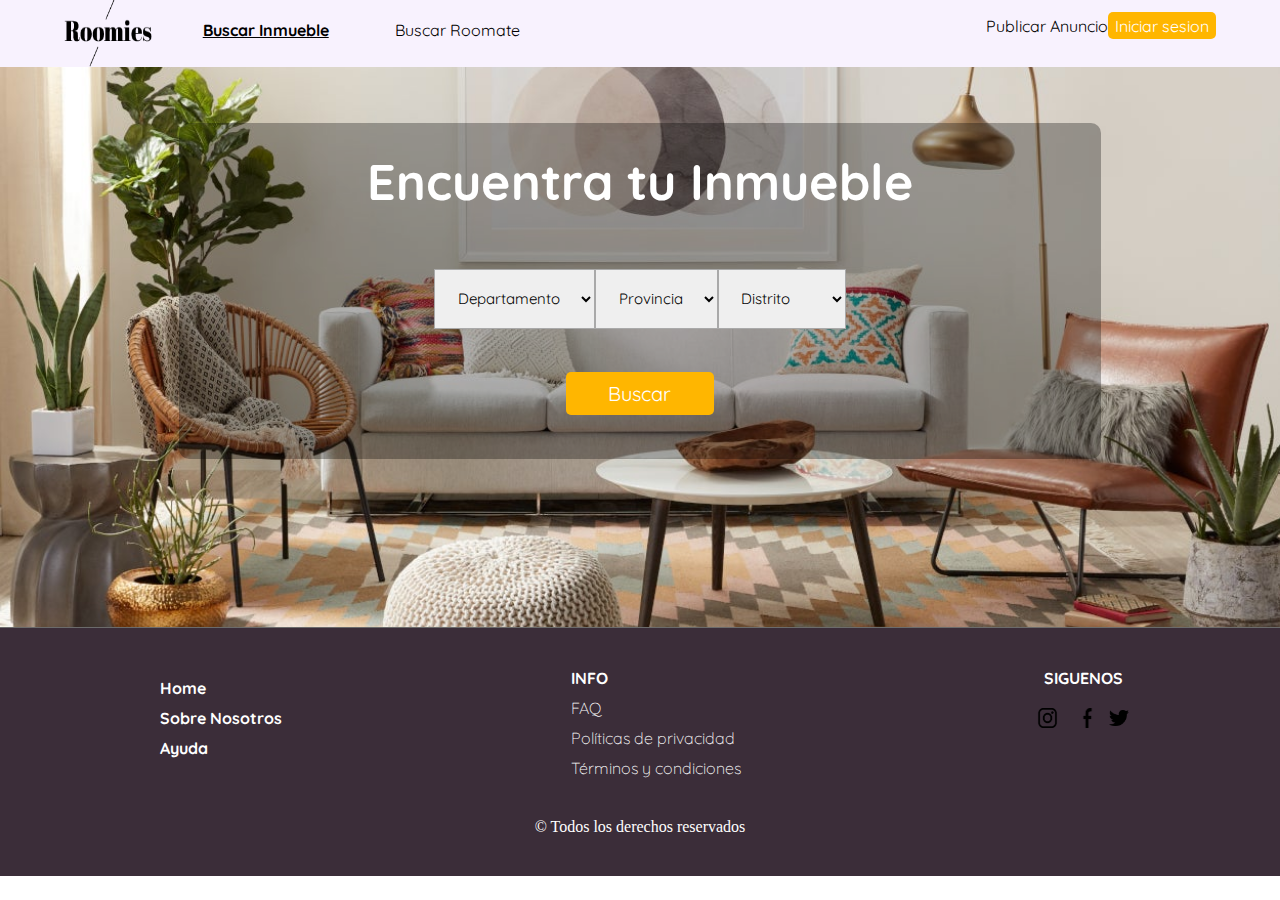
==== index.html @ 69b4de7f "Primer avance del landingpage" ====
<!doctype html>
<html lang="en">
<head>
    <meta charset="UTF-8">
    <meta name="viewport"
          content="width=device-width, user-scalable=no, initial-scale=1.0, maximum-scale=1.0, minimum-scale=1.0">
    <meta http-equiv="X-UA-Compatible" content="ie=edge">
    <link rel="preconnect" href="https://fonts.gstatic.com">
    <link href="https://fonts.googleapis.com/css2?family=Quicksand:wght@300&display=swap" rel="stylesheet">
    <link rel="stylesheet" href="css/index.css">
    <title>Roomies</title>
</head>
<body>
    <header>
        <div class="contenedor">
            <div class="uppart">
                <div id="rightSpaceLogo">
                    <div>
                        <img src="img/Logo.png" alt="" width="100%" height="100%">
                    </div>
                    <div id="rightTextUp">
                        <a href="#" id="selectedPage">Buscar Inmueble</a>
                        <a href="Roommates.html">Buscar Roomate</a>
                    </div>
                </div>
                <div id="leftTextUp">
                    <a href="Advertise.html">Publicar Anuncio</a>
                    <a href="#" id="LogIn">Iniciar sesion</a>
                </div>
            </div>
        </div>
    </header>

    <section class="banner">
        <div class="contenedor">
            <div class="space"></div>
            <div class="centerBanner">
                <h1>Encuentra tu Inmueble</h1>
                <div>
                    <form>
                        <select>
                            <option value>Departamento</option>
                        </select>
                        <select>
                            <option value>Provincia</option>
                            <option >Lima</option>
                            <option >Arequipa</option>
                            <option >Ica</option>
                        </select>
                        <select>
                            <option value>Distrito</option>
                            <option >Lima</option>
                            <option >Miraflores</option>
                            <option >Surco</option>
                        </select>
                    </form>
                </div>
                <a href="#">Buscar</a>
            </div>
        </div>
    </section>

    <footer>
        <div class="top_footer"></div>
        <div class="contenedor">
            <div class="center_footer">
                <div class="div-seccion-footer">
                    <a class="p-titulo-footer" href="index.html">Home</a>
                    <a class="p-titulo-footer" href="#">Sobre Nosotros</a>
                    <a class="p-titulo-footer" href="#">Ayuda</a>
                </div>
                <div class="div-seccion-footer">
                    <p class="p-titulo-footer">INFO</p>
                    <a class="p-cont-footer" href="#">FAQ</a>
                    <a class="p-cont-footer" href="#">Políticas de privacidad</a>
                    <a class="p-cont-footer" href="#">Términos y condiciones</a>
                </div>
                <div class="div-seccion-footer">
                    <p class="follow">SIGUENOS</p>
                    <div>
                        <a href="https://www.instagram.com/"><img src="img/Footer/instagram.png" alt="" width="35" height="20"></a>
                        <a href="https://www.facebook.com/"><img src="img/Footer/facebook.png" alt="" width="35" height="20"></a>
                        <a href="https://www.twitter.com/"><img src="img/Footer/twitter.png" alt="" width="20" height="20"></a>
                    </div>
                </div>
            </div>
        </div>
        <div class="bottom_footer">
            <p>&copy; Todos los derechos reservados</p>
        </div>
    </footer>

</body>
</html>
---- css/index.css ----
a{
    text-decoration: none;
    font-family: 'Quicksand', sans-serif;
}

*{
    box-sizing: border-box;
    margin: 0;
    padding: 0;
}

@media screen and (max-width:950px) {
    #leftButton, #rightButton{
        width:100%;
        height: 50%;
        display: flex;
        flex-direction: column;
    }
    .searchbutton>.contenedor>div>div{
        margin-top: 5%;
    }
    .widgets{
        height: 700px;
    }
    .widgets>.contenedor>div{
        display: flex;
        flex-direction: column;
        justify-content: space-between;
        margin: auto;
        height: 80%;
    }
    .widgets>.contenedor>div>div{
        margin: auto;
    }
    .plans{
        height: 800px;
    }
    #titlePlans{
        height: 20%;
    }
    #typeplans {
        display: flex;
        flex-direction: column;
        justify-content: space-between;
        height: 80%;
    }
    #typeplans>div{
        margin: auto;
    }
    .testimony{
        height: 1100px;
    }
    .testimony>.contenedor>div{
        display: flex;
        flex-direction: column;
        justify-content: space-between;
        margin: auto;
        height: 70%;
    }
    .testimony>.contenedor>div>div{
        margin: auto;
    }
}

/*Cabecera*/

header{
    top: 0;
    right: 0;
    width: 100%;
    background-color: #F8F2FE;
}

header>.contenedor{
    width: 100%;
    max-width: 90%;
    margin: auto;
}

#selectedPage{
    font-weight: bolder;
    text-decoration: underline black;
}

.uppart{
    display: flex;
    justify-content: space-between;
    flex-direction: row;
    flex-wrap: wrap;
}

.uppart>div>div>a{
    color: black;
    text-align: center;
    padding-top: 3%
}

#rightTextUp{
    display: flex;
    height: 80%;
    width: 80%;
    margin-left: 10%;
    margin-right: 10%;
    flex-direction: row;
    justify-content: space-between;
    flex-wrap: wrap;
    margin-top: 2%;
}

#rightSpaceLogo{
    width: 44%;
    display: flex;
    flex-direction: row;
}

.uppart>div>a{
    color: black;
    text-align: center;
    padding-top: 2%
}

#leftTextUp{
    display: flex;
    width: 20%;
    flex-direction: row;
    justify-content: space-between;
    margin-top: 1%;
    flex-wrap: wrap;
}

#LogIn{
    padding: 2% 3%;
    color: white;
    height: 50%;
    background-color: #FFB600;
    border-radius: 5px;
}


/*Fin de cabecera*/
/*Inicio Banner*/
.banner{
    width: 100%;
    height: 560px;
    background-image: url("../img/Fondo.jpg");
    background-position: center;
    background-size: cover;
}

.banner>.contenedor{
    height: 100%;
    width: 100%;
    max-width: 90%;
    margin: auto;
}

.space{
    height: 10%;
}

.centerBanner{
    max-width: 80%;
    align-content: center;
    text-align: center;
    margin-left: auto;
    margin-right: auto;
    display: flex;
    flex-direction: column;
    background-color: rgba(0,0,0,0.3);
    position: center;
    border-radius: 10px;
    height: 60%;
}

.centerBanner>h1{
    font-size: 50px;
    color: white;
    margin-bottom: 6%;
    margin-top: 3%;
    font-family: 'Quicksand', sans-serif;
}

.centerBanner>div>form{
    display: flex;
    flex-direction: row;
    justify-content: center;
}

.centerBanner>div>form>select{
    padding: 2% 2%;
    margin-left: 0;
    font-size: 15px;
    border-color: darkgray;
    font-family: 'Quicksand', sans-serif;
    display: flex;
    flex-direction: row;
    flex-wrap: wrap;
}

.centerBanner>a{
    padding: 1% 3%;
    width: 16%;
    color: white;
    font-size: 20px;
    background-color: #FFB600;
    align-content: center;
    border-radius: 5px;
    margin: auto;
}

/*Fin Banner*/
/*Inicio Search button*/
.searchbutton{
    width: 100%;
    height: 580px;
}

.searchbutton>.contenedor{
    width: 100%;
    height: 100%;
    margin: auto;
}

.searchbutton>.contenedor>div>div{
    text-align: center;
}

.searchbutton>.contenedor>div>div>h1{
    color: white;
    font-weight: bold;
    font-size: 38px;
    margin-bottom: 10%;
    font-family: 'Quicksand', sans-serif;
}

.searchbutton>.contenedor>div>div>a{
    background-color: white;
    padding: 1% 4%;
    text-align: center;
    font-weight: bold;
    border-radius: 5px;
    font-size: 20px;
    font-family: 'Quicksand', sans-serif;
    text-decoration: none;
    color: black;
}

@media screen and (min-width:950px) {
    #leftButton, #rightButton
    {
        height: 100%;
        width: 50%;}
    .searchbutton>.contenedor{
        display: flex;
        flex-direction: row;
    }
    .searchbutton>.contenedor>div>div{
        margin-top: 25%;
    }
    .widgets{
        height: 600px;
    }
    .widgets>.contenedor>div{
        display: flex;
        flex-direction: row;
        justify-content: space-between;
        width: 70%;
        margin-left: auto;
        margin-right: auto;
    }
    .widgets>.contenedor>div>div{
        height: 100%;
        margin: auto;
    }
    .plans{
        height: 600px;
    }
    #titlePlans{
        height: 30%;
        margin-bottom: 3%;
    }
    #typeplans {
        display: flex;
        height: 67%;
        flex-direction: row;
        justify-content: space-between;
        width: 50%;
    }
    .testimony{
        height: 600px;
    }
    .testimony>.contenedor>div{
        display: flex;
        flex-direction: row;
        justify-content: space-between;
        margin: auto;
    }
}

#leftButton{
    background-color: rgba(255,182,0,1);
}

#rightButton{
    background-color: #8B5E83;
}

/*Fin Search button*/
/*Inicio Widgets*/
.widgets{
    width: 100%;
    background-color: #F8F2FE;
}

.widgets>.contenedor{
    width: 100%;
    height: 100%;
    margin: auto;
    display: flex;
    flex-direction: column;
}

.widgets>.contenedor>h1{
    text-align: center;
    font-weight: bold;
    font-size: 42px;
    font-family: 'Quicksand', sans-serif;
    margin-top: 7%;
    margin-bottom: 3%;
}

.widgets>.contenedor>div>div{
    width: 400px;
    display: flex;
    padding: 2% 3%;
    flex-direction: row;
    border-radius: 20px;
}

.widgets>.contenedor>div>div>div{
    width: 50%;
    text-align: right;
    color: white;
    font-size: 13px;
    font-family: 'Quicksand', sans-serif;
}

.widgets>.contenedor>div>div>div>p{
    font-size: 14px;
    margin-top: 4%;
    text-align: right;
    color: white;
    font-family: 'Quicksand', sans-serif;
}

#rightWidget{
    background-color: rgba(255,182,0,0.7);
    justify-content: space-between;
}

#rightWidget>div{
    color: black;
}

#rightWidget>div>p{
    color: black;
}

#rightWidget>div>.subrayado{
    border-bottom: 1px solid black;
    width: 75%;
    margin-left: 25%;
    margin-top: 3%;
}

#leftWidget{
    background-color: rgba(139,94,131,0.7);
}

.imgWidget{
    text-align: right;
    margin-right: 5%;
}

.subrayado{
    border-bottom: 1px solid white;
    width: 75%;
    margin-left: 12.5%;
    margin-top: 3%;
}

/*Fin Widgets*/
/*Inicio Plans*/
.plans{
    width: 100%;
    background-color:#F8F2FE;
}
.plans>.contenedor{
    width: 100%;
    height: 100%;
    flex-direction: column;
}

.plans>.contenedor>div{
    display: flex;
    flex-direction: column;
}

.plans>.contenedor>div>h1{
    text-align: center;
    font-weight: bold;
    font-size: 55px;
    display: flex;
    flex-direction: column;
    font-family: 'Quicksand', sans-serif;
    margin-top: 2%;
    margin-bottom: 3%;
    color:rgba(255,182,0,1);
}

.plans>.contenedor>div>p{
    text-align: center;
    font-weight: bold;
    font-size: 30px;
    font-family: 'Quicksand', sans-serif;
    margin-bottom: 3%;
    color:rgba(139,94,131,1);
}

.plans>.contenedor>div>div{
    display: flex;
    flex-direction: column;
    border: 1px solid black;
    border-radius: 15px;
}

#typeplans{
    margin: auto;
}

#typeplans>div{
    height: 300px;
    width: 220px;
    padding: 1% 1%;
    background-color: white;
}

#typeplans>div>p{
    text-align: center;
    font-size: 18px;
    font-weight: bolder;
    font-family: 'Quicksand', sans-serif;
    margin-top: 3%;
    margin-bottom: 4%;
    color:rgba(139,94,131,1);
}

#typeplans>div>div>div{
    display: flex;
    flex-direction: row;
    margin-bottom: 5%;
}

#typeplans>div>div>div>p{
    font-size: 16px;
    font-weight: bold;
    font-family: 'Quicksand', sans-serif;
    margin-top: 1%;
    margin-left: 1%;
    color: black;
}

#typeplans>div>div>p{
    text-align: center;
    font-size: 16px;
    font-weight: bold;
    font-family: 'Quicksand', sans-serif;
    margin-top: 10%;
    margin-bottom: 3%;
    color: black;
}

#typeplans>div>a{
    text-align: center;
    font-size: 15px;
    font-weight: bold;
    width: 60%;
    margin-left: auto;
    margin-right: auto;
    padding: 1% 1%;
    font-family: 'Quicksand', sans-serif;
    background-color: rgba(255,182,0,1);
    color: black;
    border-radius: 10px;
    margin-top: 5%;
}

/*Fin PLans*/
/*Inicio Testimony*/
.testimony{
    width: 100%;
}

.testimony>.contenedor{
    width: 100%;
    height: 100%;
    flex-direction: column;
}

.testimony>.contenedor>h1{
    text-align: center;
    font-weight: bold;
    font-size: 42px;
    display: flex;
    flex-direction: column;
    font-family: 'Quicksand', sans-serif;
    margin-top: 3%;
    margin-bottom: 3%;
}

.testimony>.contenedor>div{
    width: 80%;
    height: 90%;
    margin: auto;
}

.testimonyWidget{
    font-family: 'Quicksand', sans-serif;
    width: 250px;
    height: 300px;
    align-content: center;
    display: flex;
    flex-direction: column;
    text-align: center;
    background-color: #F8F2FE;
    margin-top: 3%;
}

.testimonyWidget>img{
    margin-left: 27.5%;
    margin-top: 5%;
    border-radius: 150px;
}
.testimonyWidget>h6{
    margin-top: 3%;
    font-size: 15px;
}

.testimonyWidget>p{
    margin-top: 3%;
    width: 80%;
    margin-left: auto;
    margin-right: auto;
}

/*Fin Testimony*/
/*Footer*/

footer{
    padding: 2.5rem 0;
    color: white;
    text-align: center;
    background-color: #3B2D39; /*#959595*/  /*#6b6b6b*/
    border-top: .05rem solid #6b6b6b;
}

footer > .contenedor{
    width: 75%;
    max-width: 90%;
    margin: auto;
}

.center_footer{
    display: flex;
    flex-direction: row;
    justify-content: space-between;
    padding-bottom: 40px;
}

.div-seccion-footer{
    display: flex;
    flex-direction: column;
    text-align: left;
    font-family: 'Quicksand', sans-serif;
}

.div-seccion-footer > a {
    text-decoration: none;
    color: white;
    margin-top: 10px;
    font-family: 'Quicksand', sans-serif;
}

.p-titulo-footer{
    font-weight: bold;
}

.p-cont-footer{
    margin-top: 10px;
    font-weight: lighter;
}

.follow{
    margin-left: 15%;
    font-weight: bold;
    font-family: 'Quicksand', sans-serif;
}

.div-seccion-footer > div{
    margin-top: 20px;
    display: flex;
    flex-direction: row;
}

.div-seccion-footer > div > a{
    margin-right: 5%;
}

/*Fin Footer*/
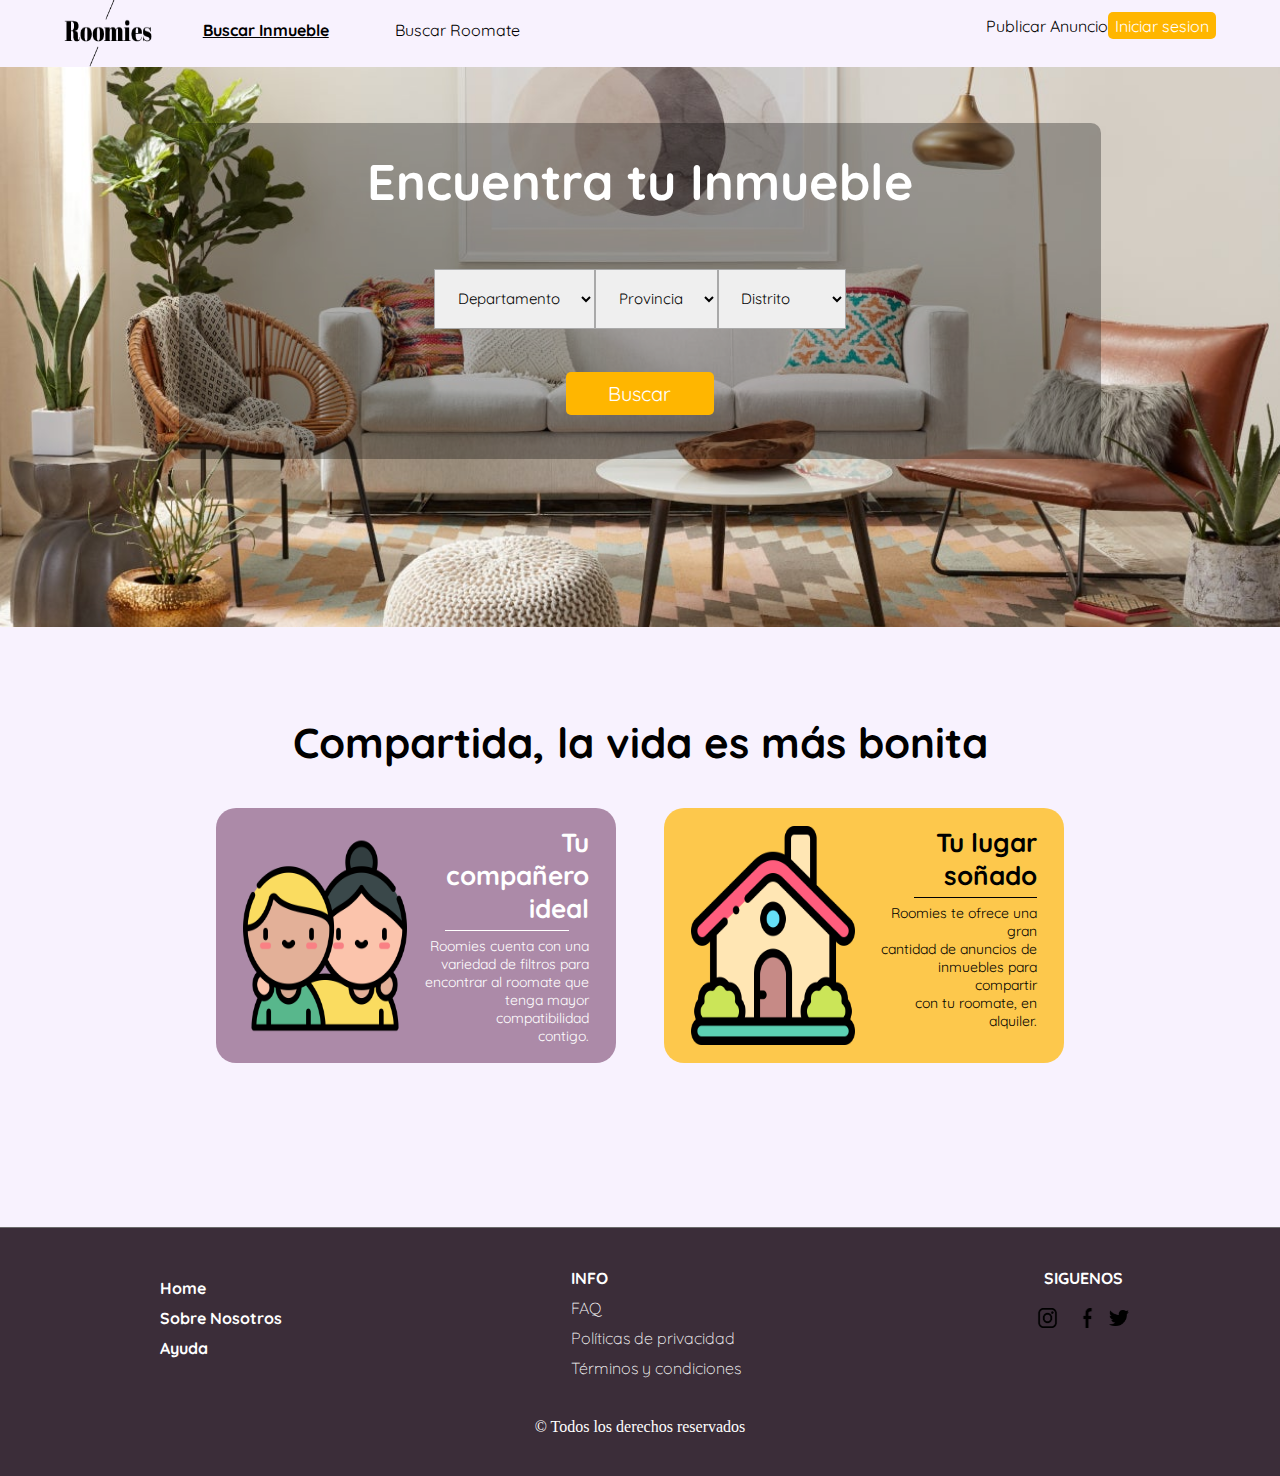
==== commit 2a63bbf5: "2do avance" ====
--- a/index.html
+++ b/index.html
@@ -60,6 +60,40 @@
         </div>
     </section>
 
+    <section class="widgets">
+        <div class="contenedor">
+            <h1>Compartida, la vida es más bonita</h1>
+            <div>
+                <div id="leftWidget" >
+                    <div class="imgWidget" align="left">
+                        <img src="img/friends.png" alt="" width="100%" height="100%">
+                    </div>
+                    <div >
+                        <h1>Tu compañero ideal</h1>
+                        <div class="subrayado"></div>
+                        <p>Roomies cuenta con una <br>
+                            variedad de filtros para <br>
+                            encontrar al roomate que tenga mayor compatibilidad <br>
+                            contigo.</p>
+                    </div>
+                </div>
+                <div id="rightWidget">
+                    <div class="imgWidget">
+                        <img src="img/home.png" alt="" width="100%" height="100%">
+                    </div>
+                    <div>
+                        <h1>Tu lugar soñado</h1>
+                        <div class="subrayado"></div>
+                        <p>Roomies te ofrece una gran <br>
+                            cantidad de anuncios de <br>
+                            inmuebles para compartir <br>
+                            con tu roomate, en alquiler.</p>
+                    </div>
+                </div>
+            </div>
+        </div>
+    </section>
+
     <footer>
         <div class="top_footer"></div>
         <div class="contenedor">
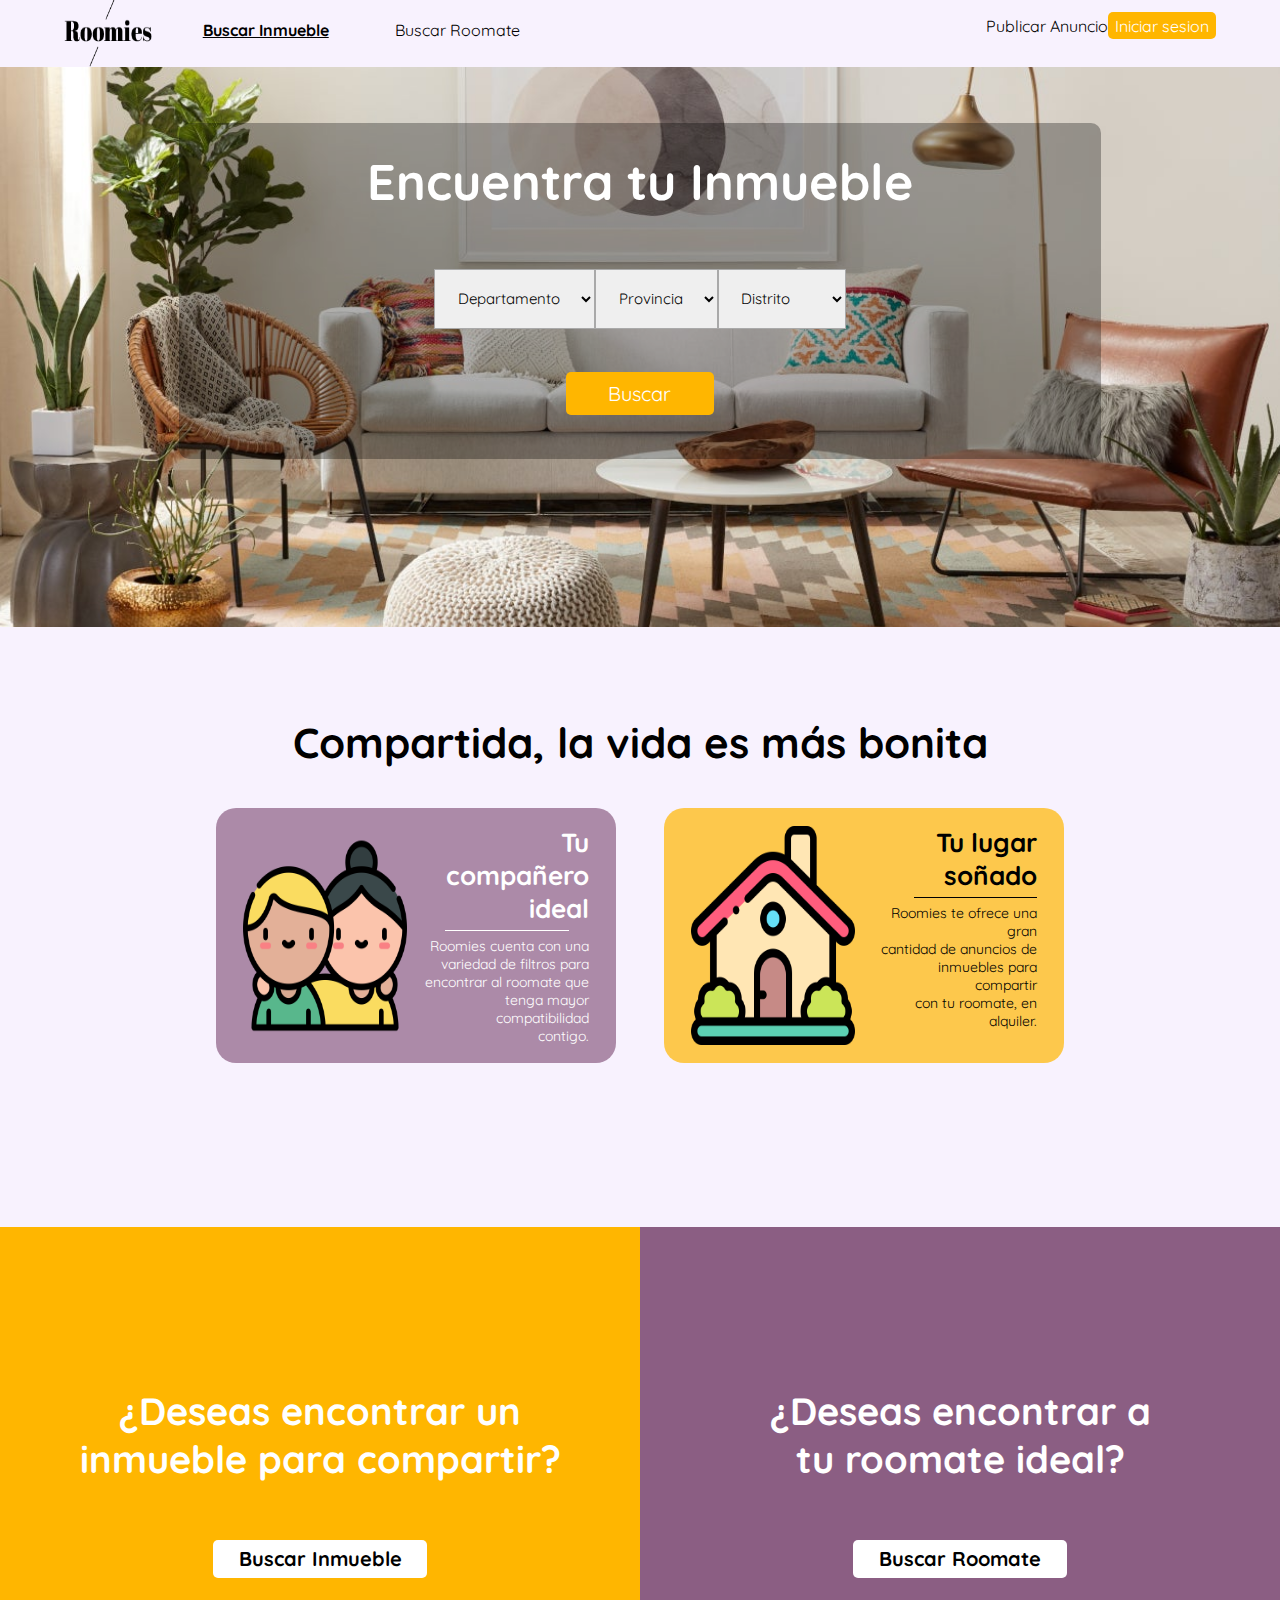
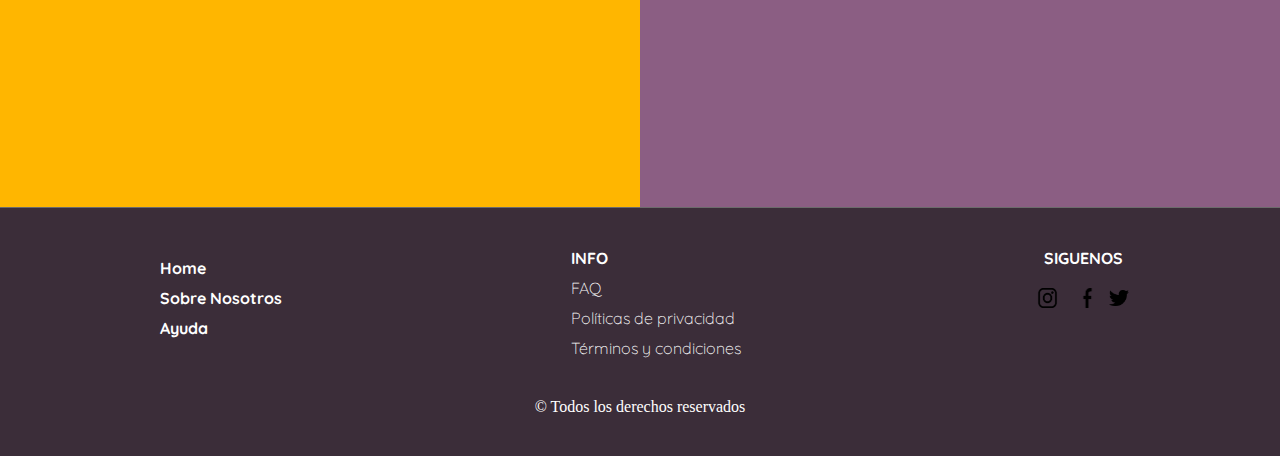
==== commit 4786d3e6: "Segundo avance del landing page" ====
--- a/index.html
+++ b/index.html
@@ -1,128 +1,147 @@
-<!doctype html>
-<html lang="en">
-<head>
-    <meta charset="UTF-8">
-    <meta name="viewport"
-          content="width=device-width, user-scalable=no, initial-scale=1.0, maximum-scale=1.0, minimum-scale=1.0">
-    <meta http-equiv="X-UA-Compatible" content="ie=edge">
-    <link rel="preconnect" href="https://fonts.gstatic.com">
-    <link href="https://fonts.googleapis.com/css2?family=Quicksand:wght@300&display=swap" rel="stylesheet">
-    <link rel="stylesheet" href="css/index.css">
-    <title>Roomies</title>
-</head>
-<body>
-    <header>
-        <div class="contenedor">
-            <div class="uppart">
-                <div id="rightSpaceLogo">
-                    <div>
-                        <img src="img/Logo.png" alt="" width="100%" height="100%">
-                    </div>
-                    <div id="rightTextUp">
-                        <a href="#" id="selectedPage">Buscar Inmueble</a>
-                        <a href="Roommates.html">Buscar Roomate</a>
-                    </div>
-                </div>
-                <div id="leftTextUp">
-                    <a href="Advertise.html">Publicar Anuncio</a>
-                    <a href="#" id="LogIn">Iniciar sesion</a>
-                </div>
-            </div>
-        </div>
-    </header>
-
-    <section class="banner">
-        <div class="contenedor">
-            <div class="space"></div>
-            <div class="centerBanner">
-                <h1>Encuentra tu Inmueble</h1>
-                <div>
-                    <form>
-                        <select>
-                            <option value>Departamento</option>
-                        </select>
-                        <select>
-                            <option value>Provincia</option>
-                            <option >Lima</option>
-                            <option >Arequipa</option>
-                            <option >Ica</option>
-                        </select>
-                        <select>
-                            <option value>Distrito</option>
-                            <option >Lima</option>
-                            <option >Miraflores</option>
-                            <option >Surco</option>
-                        </select>
-                    </form>
-                </div>
-                <a href="#">Buscar</a>
-            </div>
-        </div>
-    </section>
-
-    <section class="widgets">
-        <div class="contenedor">
-            <h1>Compartida, la vida es más bonita</h1>
-            <div>
-                <div id="leftWidget" >
-                    <div class="imgWidget" align="left">
-                        <img src="img/friends.png" alt="" width="100%" height="100%">
-                    </div>
-                    <div >
-                        <h1>Tu compañero ideal</h1>
-                        <div class="subrayado"></div>
-                        <p>Roomies cuenta con una <br>
-                            variedad de filtros para <br>
-                            encontrar al roomate que tenga mayor compatibilidad <br>
-                            contigo.</p>
-                    </div>
-                </div>
-                <div id="rightWidget">
-                    <div class="imgWidget">
-                        <img src="img/home.png" alt="" width="100%" height="100%">
-                    </div>
-                    <div>
-                        <h1>Tu lugar soñado</h1>
-                        <div class="subrayado"></div>
-                        <p>Roomies te ofrece una gran <br>
-                            cantidad de anuncios de <br>
-                            inmuebles para compartir <br>
-                            con tu roomate, en alquiler.</p>
-                    </div>
-                </div>
-            </div>
-        </div>
-    </section>
-
-    <footer>
-        <div class="top_footer"></div>
-        <div class="contenedor">
-            <div class="center_footer">
-                <div class="div-seccion-footer">
-                    <a class="p-titulo-footer" href="index.html">Home</a>
-                    <a class="p-titulo-footer" href="#">Sobre Nosotros</a>
-                    <a class="p-titulo-footer" href="#">Ayuda</a>
-                </div>
-                <div class="div-seccion-footer">
-                    <p class="p-titulo-footer">INFO</p>
-                    <a class="p-cont-footer" href="#">FAQ</a>
-                    <a class="p-cont-footer" href="#">Políticas de privacidad</a>
-                    <a class="p-cont-footer" href="#">Términos y condiciones</a>
-                </div>
-                <div class="div-seccion-footer">
-                    <p class="follow">SIGUENOS</p>
-                    <div>
-                        <a href="https://www.instagram.com/"><img src="img/Footer/instagram.png" alt="" width="35" height="20"></a>
-                        <a href="https://www.facebook.com/"><img src="img/Footer/facebook.png" alt="" width="35" height="20"></a>
-                        <a href="https://www.twitter.com/"><img src="img/Footer/twitter.png" alt="" width="20" height="20"></a>
-                    </div>
-                </div>
-            </div>
-        </div>
-        <div class="bottom_footer">
-            <p>&copy; Todos los derechos reservados</p>
-        </div>
-    </footer>
-
-</body>
+<!doctype html>
+<html lang="en">
+<head>
+    <meta charset="UTF-8">
+    <meta name="viewport"
+          content="width=device-width, user-scalable=no, initial-scale=1.0, maximum-scale=1.0, minimum-scale=1.0">
+    <meta http-equiv="X-UA-Compatible" content="ie=edge">
+    <link rel="preconnect" href="https://fonts.gstatic.com">
+    <link href="https://fonts.googleapis.com/css2?family=Quicksand:wght@300&display=swap" rel="stylesheet">
+    <link rel="stylesheet" href="css/index.css">
+    <title>Roomies</title>
+</head>
+<body>
+    <header>
+        <div class="contenedor">
+            <div class="uppart">
+                <div id="rightSpaceLogo">
+                    <div>
+                        <img src="img/Logo.png" alt="" width="100%" height="100%">
+                    </div>
+                    <div id="rightTextUp">
+                        <a href="#" id="selectedPage">Buscar Inmueble</a>
+                        <a href="Roommates.html">Buscar Roomate</a>
+                    </div>
+                </div>
+                <div id="leftTextUp">
+                    <a href="Advertise.html">Publicar Anuncio</a>
+                    <a href="#" id="LogIn">Iniciar sesion</a>
+                </div>
+            </div>
+        </div>
+    </header>
+
+    <section class="banner">
+        <div class="contenedor">
+            <div class="space"></div>
+            <div class="centerBanner">
+                <h1>Encuentra tu Inmueble</h1>
+                <div>
+                    <form>
+                        <select>
+                            <option value>Departamento</option>
+                        </select>
+                        <select>
+                            <option value>Provincia</option>
+                            <option >Lima</option>
+                            <option >Arequipa</option>
+                            <option >Ica</option>
+                        </select>
+                        <select>
+                            <option value>Distrito</option>
+                            <option >Lima</option>
+                            <option >Miraflores</option>
+                            <option >Surco</option>
+                        </select>
+                    </form>
+                </div>
+                <a href="#">Buscar</a>
+            </div>
+        </div>
+    </section>
+
+    <section class="widgets">
+        <div class="contenedor">
+            <h1>Compartida, la vida es más bonita</h1>
+            <div>
+                <div id="leftWidget" >
+                    <div class="imgWidget" align="left">
+                        <img src="img/friends.png" alt="" width="100%" height="100%">
+                    </div>
+                    <div >
+                        <h1>Tu compañero ideal</h1>
+                        <div class="subrayado"></div>
+                        <p>Roomies cuenta con una <br>
+                            variedad de filtros para <br>
+                            encontrar al roomate que tenga mayor compatibilidad <br>
+                            contigo.</p>
+                    </div>
+                </div>
+                <div id="rightWidget">
+                    <div class="imgWidget">
+                        <img src="img/home.png" alt="" width="100%" height="100%">
+                    </div>
+                    <div>
+                        <h1>Tu lugar soñado</h1>
+                        <div class="subrayado"></div>
+                        <p>Roomies te ofrece una gran <br>
+                            cantidad de anuncios de <br>
+                            inmuebles para compartir <br>
+                            con tu roomate, en alquiler.</p>
+                    </div>
+                </div>
+            </div>
+        </div>
+    </section>
+
+    <section class="searchbutton">
+        <div class="contenedor">
+            <div id="leftButton">
+                <div>
+                    <h1>¿Deseas encontrar un <br>
+                        inmueble para compartir?</h1>
+                    <a href="#">Buscar Inmueble</a>
+                </div>
+            </div>
+            <div id="rightButton">
+                <div>
+                    <h1>¿Deseas encontrar a <br>
+                        tu roomate ideal?</h1>
+                    <a href="Roommates.html">Buscar Roomate</a>
+                </div>
+            </div>
+        </div>
+    </section>
+
+    <footer>
+        <div class="top_footer"></div>
+        <div class="contenedor">
+            <div class="center_footer">
+                <div class="div-seccion-footer">
+                    <a class="p-titulo-footer" href="index.html">Home</a>
+                    <a class="p-titulo-footer" href="#">Sobre Nosotros</a>
+                    <a class="p-titulo-footer" href="#">Ayuda</a>
+                </div>
+                <div class="div-seccion-footer">
+                    <p class="p-titulo-footer">INFO</p>
+                    <a class="p-cont-footer" href="#">FAQ</a>
+                    <a class="p-cont-footer" href="#">Políticas de privacidad</a>
+                    <a class="p-cont-footer" href="#">Términos y condiciones</a>
+                </div>
+                <div class="div-seccion-footer">
+                    <p class="follow">SIGUENOS</p>
+                    <div>
+                        <a href="https://www.instagram.com/"><img src="img/Footer/instagram.png" alt="" width="35" height="20"></a>
+                        <a href="https://www.facebook.com/"><img src="img/Footer/facebook.png" alt="" width="35" height="20"></a>
+                        <a href="https://www.twitter.com/"><img src="img/Footer/twitter.png" alt="" width="20" height="20"></a>
+                    </div>
+                </div>
+            </div>
+        </div>
+        <div class="bottom_footer">
+            <p>&copy; Todos los derechos reservados</p>
+        </div>
+    </footer>
+
+</body>
 </html>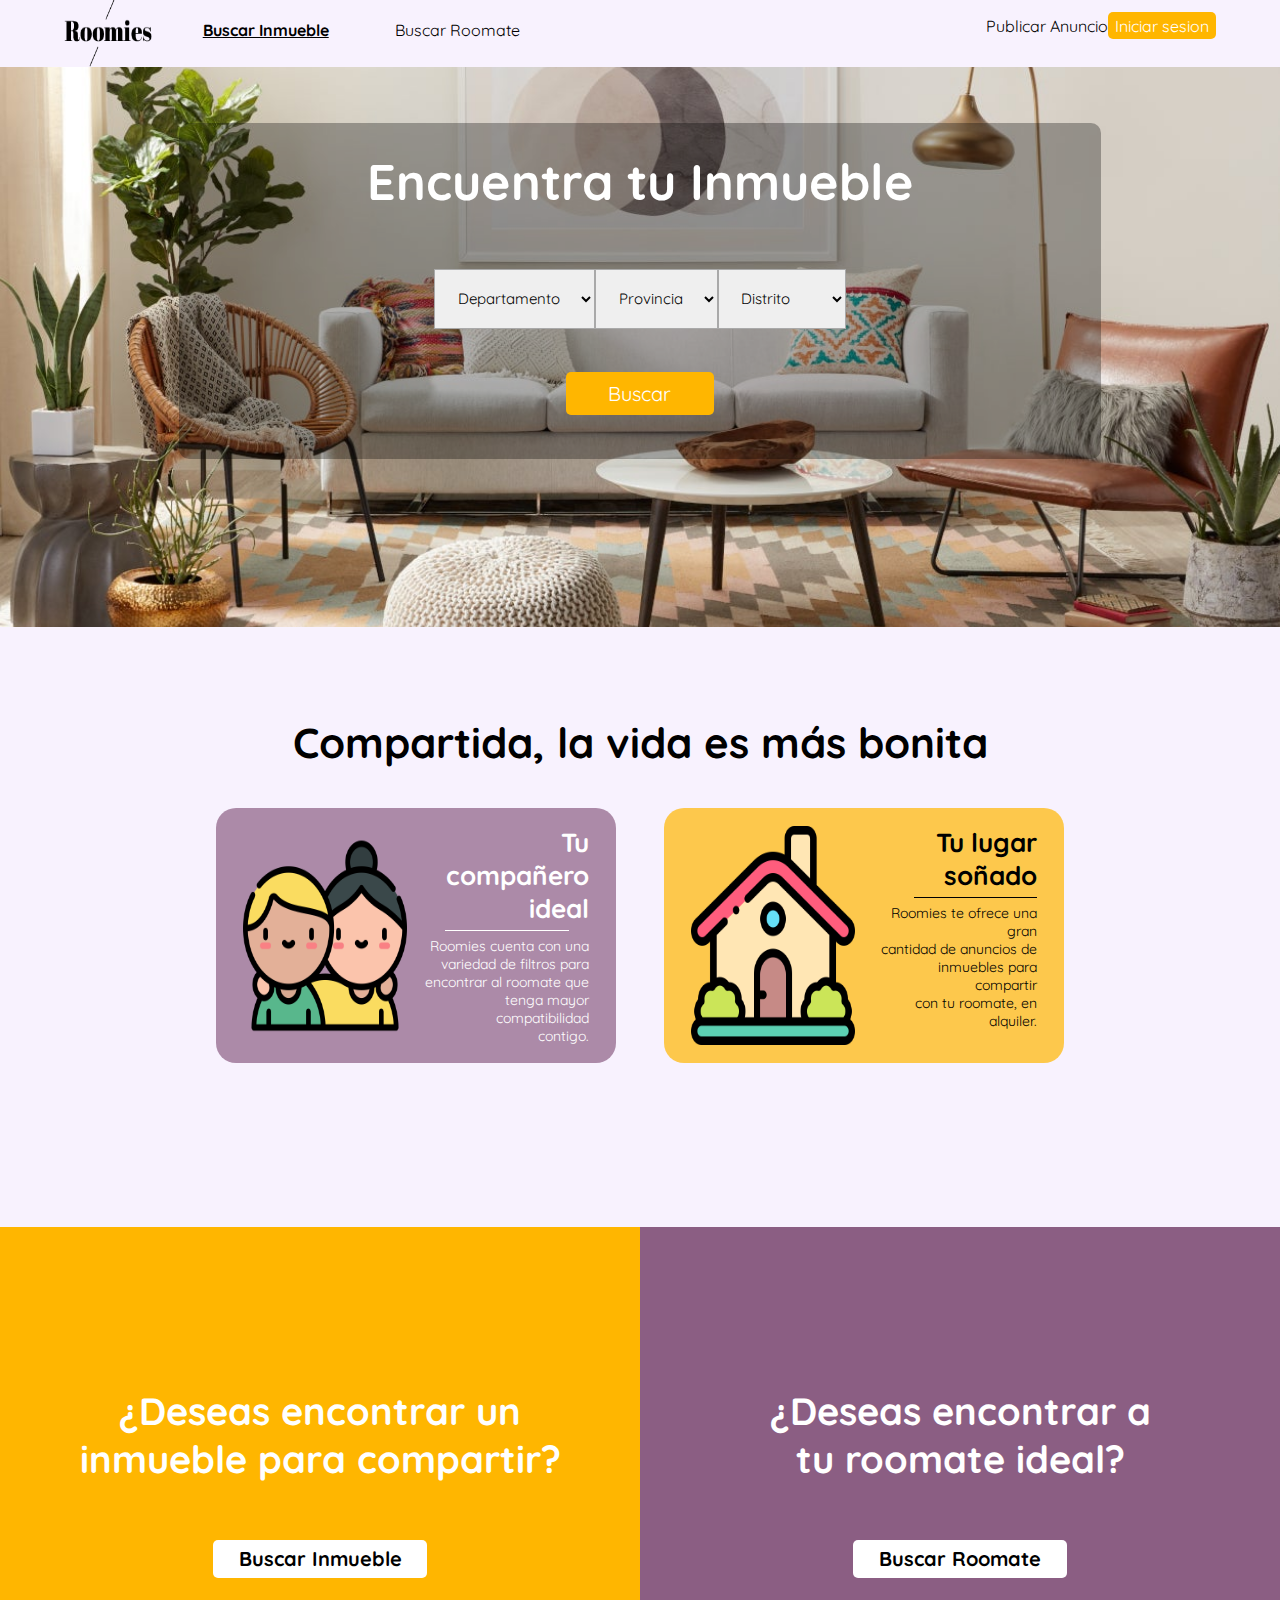
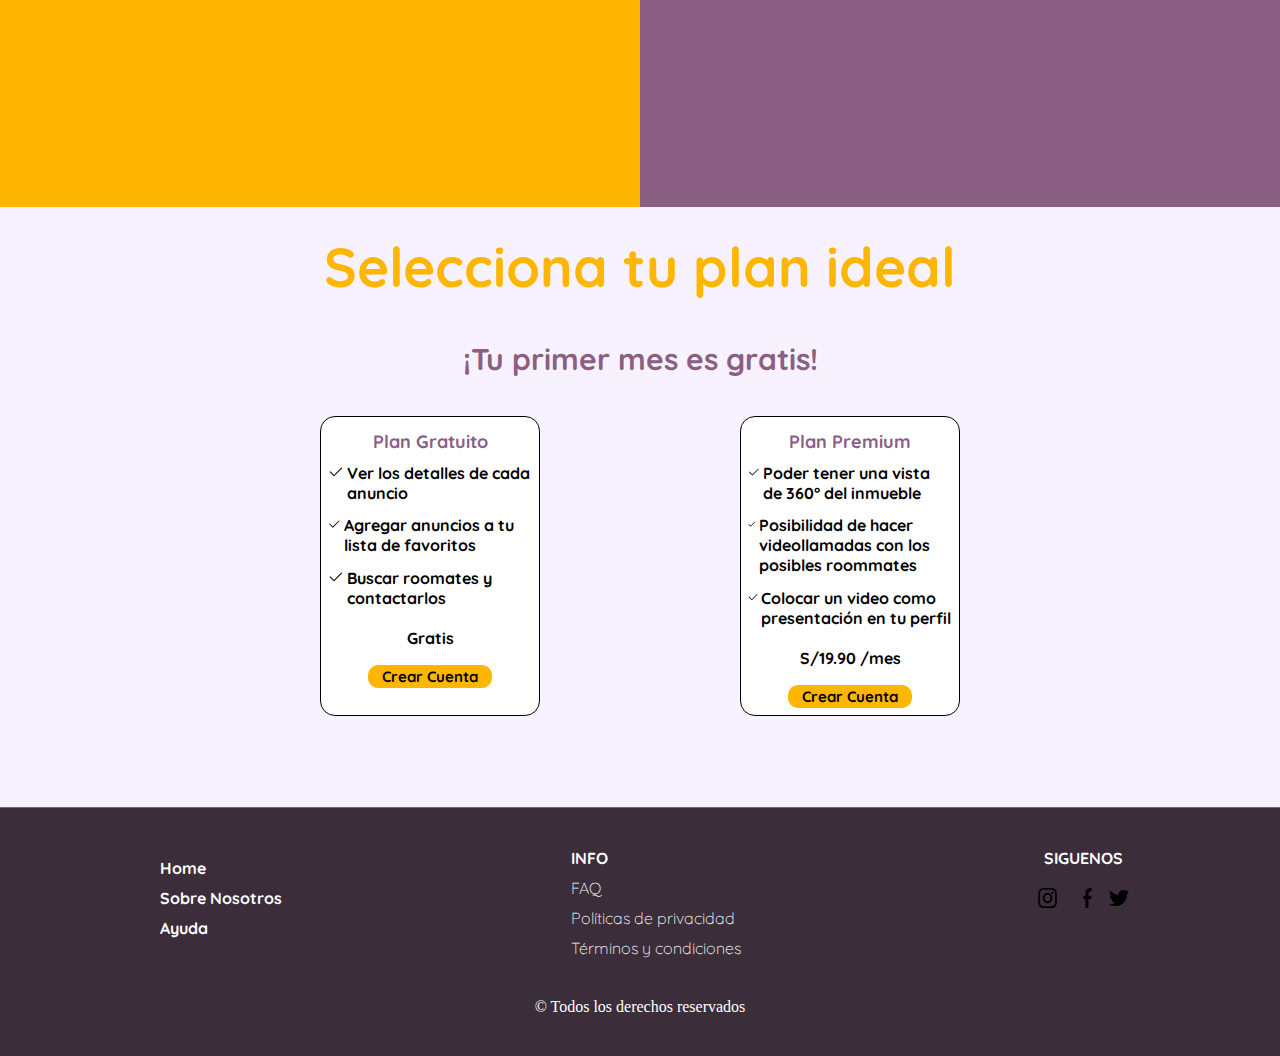
==== commit f95de71c: "Add files via upload" ====
--- a/index.html
+++ b/index.html
@@ -113,6 +113,67 @@
         </div>
     </section>
 
+    <section class="plans">
+        <div class="contenedor">
+            <div>
+                <h1>Selecciona tu plan ideal</h1>
+                <p>¡Tu primer mes es gratis!</p>
+            </div>
+            <div id="typeplans">
+                <div>
+                    <p>Plan Gratuito</p>
+                    <div>
+                        <div>
+                            <svg xmlns="http://www.w3.org/2000/svg" width="23" height="23" fill="currentColor" class="bi bi-check2" viewBox="0 0 16 16">
+                                <path d="M13.854 3.646a.5.5 0 0 1 0 .708l-7 7a.5.5 0 0 1-.708 0l-3.5-3.5a.5.5 0 1 1 .708-.708L6.5 10.293l6.646-6.647a.5.5 0 0 1 .708 0z"/>
+                            </svg>
+                            <p>Ver los detalles de cada anuncio</p>
+                        </div>
+                        <div>
+                            <svg xmlns="http://www.w3.org/2000/svg" width="23" height="23" fill="currentColor" class="bi bi-check2" viewBox="0 0 16 16">
+                                <path d="M13.854 3.646a.5.5 0 0 1 0 .708l-7 7a.5.5 0 0 1-.708 0l-3.5-3.5a.5.5 0 1 1 .708-.708L6.5 10.293l6.646-6.647a.5.5 0 0 1 .708 0z"/>
+                            </svg>
+                            <p>Agregar anuncios a tu lista de favoritos</p>
+                        </div>
+                        <div>
+                            <svg xmlns="http://www.w3.org/2000/svg" width="23" height="23" fill="currentColor" class="bi bi-check2" viewBox="0 0 16 16">
+                                <path d="M13.854 3.646a.5.5 0 0 1 0 .708l-7 7a.5.5 0 0 1-.708 0l-3.5-3.5a.5.5 0 1 1 .708-.708L6.5 10.293l6.646-6.647a.5.5 0 0 1 .708 0z"/>
+                            </svg>
+                            <p>Buscar roomates y contactarlos</p>
+                        </div>
+                        <p>Gratis</p>
+                    </div>
+                    <a href="#">Crear Cuenta</a>
+                </div>
+                <div>
+                    <p>Plan Premium</p>
+                    <div>
+                        <div>
+                            <svg xmlns="http://www.w3.org/2000/svg" width="23" height="23" fill="currentColor" class="bi bi-check2" viewBox="0 0 16 16">
+                                <path d="M13.854 3.646a.5.5 0 0 1 0 .708l-7 7a.5.5 0 0 1-.708 0l-3.5-3.5a.5.5 0 1 1 .708-.708L6.5 10.293l6.646-6.647a.5.5 0 0 1 .708 0z"/>
+                            </svg>
+                            <p>Poder tener una vista de 360° del inmueble</p>
+                        </div>
+                        <div>
+                            <svg xmlns="http://www.w3.org/2000/svg" width="23" height="23" fill="currentColor" class="bi bi-check2" viewBox="0 0 16 16">
+                                <path d="M13.854 3.646a.5.5 0 0 1 0 .708l-7 7a.5.5 0 0 1-.708 0l-3.5-3.5a.5.5 0 1 1 .708-.708L6.5 10.293l6.646-6.647a.5.5 0 0 1 .708 0z"/>
+                            </svg>
+                            <p>Posibilidad de hacer videollamadas con los posibles roommates</p>
+                        </div>
+                        <div>
+                            <svg xmlns="http://www.w3.org/2000/svg" width="23" height="23" fill="currentColor" class="bi bi-check2" viewBox="0 0 16 16">
+                                <path d="M13.854 3.646a.5.5 0 0 1 0 .708l-7 7a.5.5 0 0 1-.708 0l-3.5-3.5a.5.5 0 1 1 .708-.708L6.5 10.293l6.646-6.647a.5.5 0 0 1 .708 0z"/>
+                            </svg>
+                            <p>Colocar un video como presentación en tu perfil</p>
+                        </div>
+                        <p>S/19.90 /mes</p>
+                    </div>
+                    <a href="#">Crear Cuenta</a>
+                </div>
+            </div>
+        </div>
+    </section>
+
     <footer>
         <div class="top_footer"></div>
         <div class="contenedor">
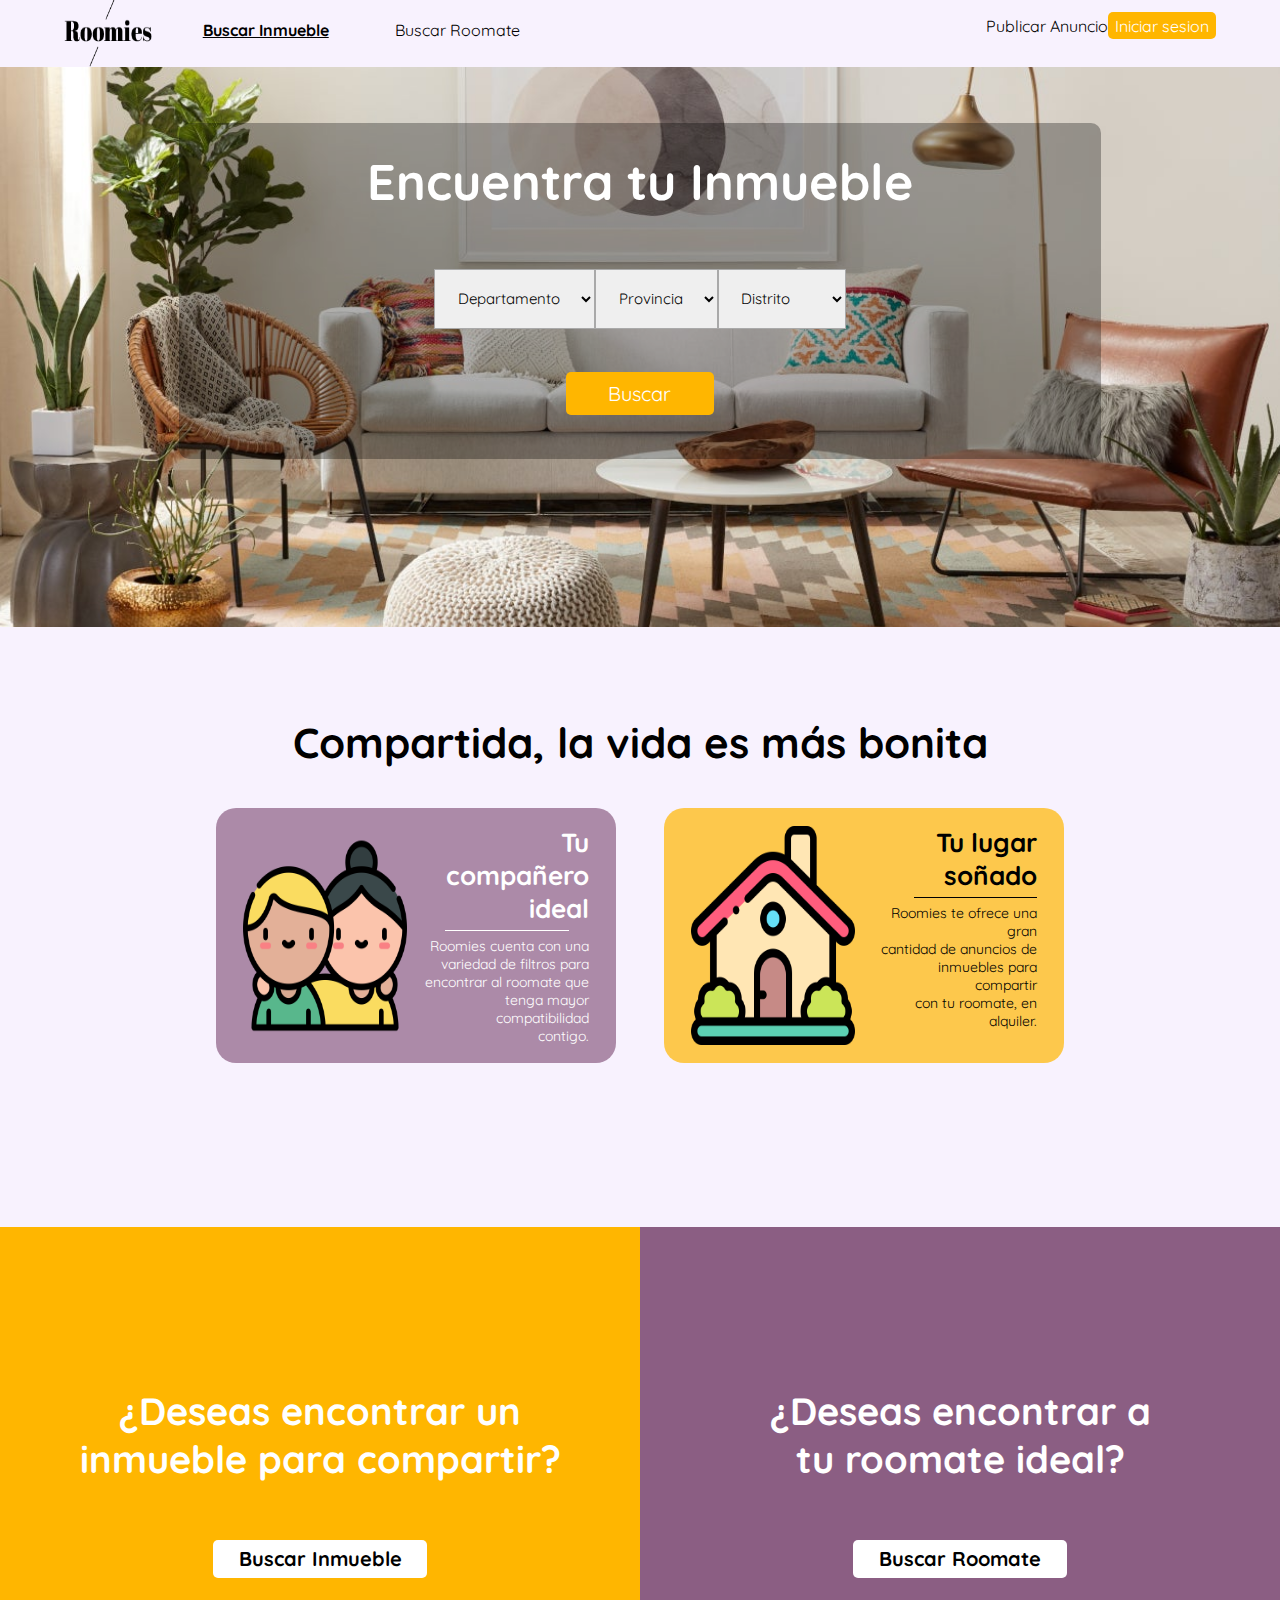
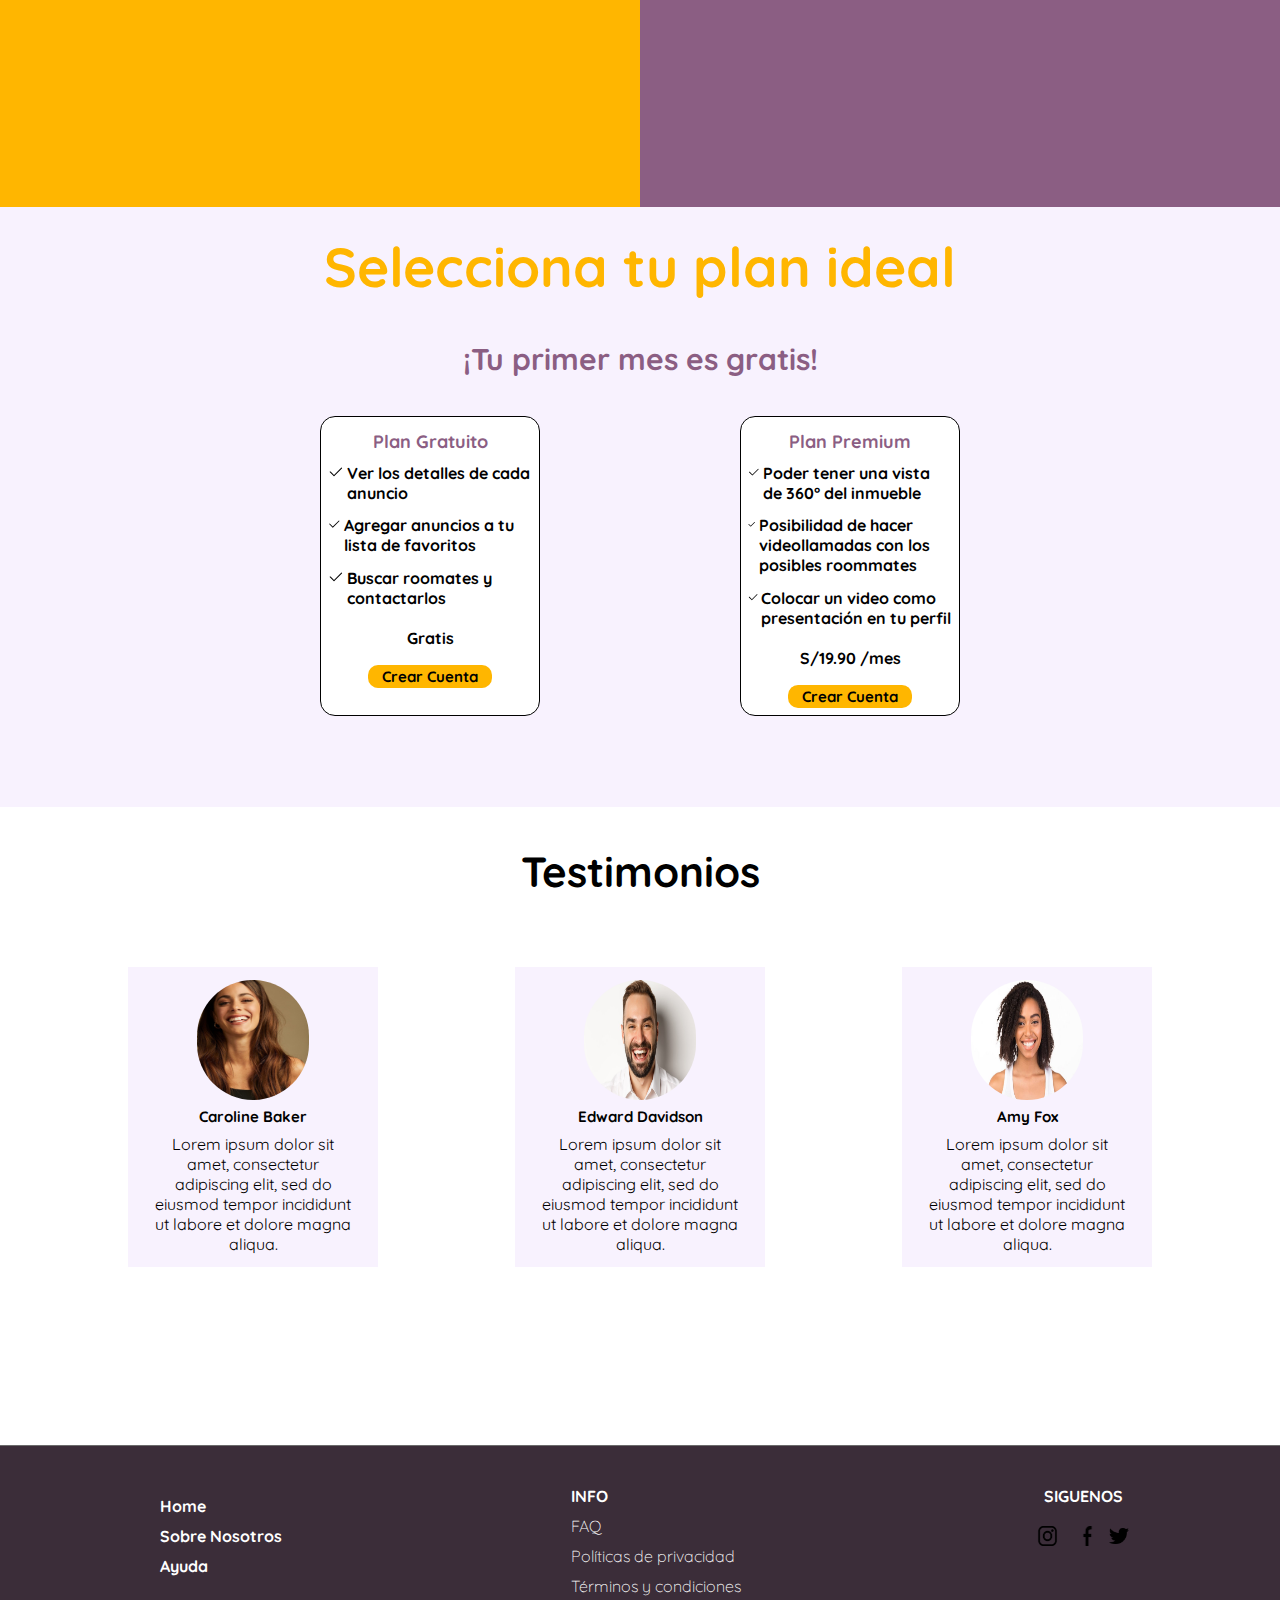
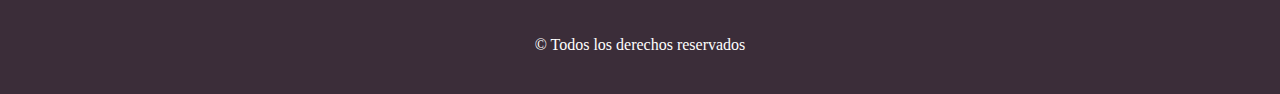
==== commit 2f374620: "Quinto avance del landing page" ====
--- a/index.html
+++ b/index.html
@@ -174,6 +174,29 @@
         </div>
     </section>
 
+    <section class="testimony">
+        <div class="contenedor">
+            <h1>Testimonios</h1>
+            <div>
+            <div class="testimonyWidget">
+                <img src="img/testimony1.jpg" alt="" width="45%" height="40%" >
+                <h6>Caroline Baker</h6>
+                <p>Lorem ipsum dolor sit amet, consectetur adipiscing elit, sed do eiusmod tempor incididunt ut labore et dolore magna aliqua.</p>
+            </div>
+            <div class="testimonyWidget">
+                <img src="img/testimony2.jpg" alt="" width="45%" height="40%" >
+                <h6>Edward Davidson</h6>
+                <p>Lorem ipsum dolor sit amet, consectetur adipiscing elit, sed do eiusmod tempor incididunt ut labore et dolore magna aliqua.</p>
+            </div>
+            <div class="testimonyWidget">
+                <img src="img/testimony3.jpg" alt="" width="45%" height="40%" >
+                <h6>Amy Fox</h6>
+                <p>Lorem ipsum dolor sit amet, consectetur adipiscing elit, sed do eiusmod tempor incididunt ut labore et dolore magna aliqua.</p>
+            </div>
+            </div>
+        </div>
+    </section>
+
     <footer>
         <div class="top_footer"></div>
         <div class="contenedor">
